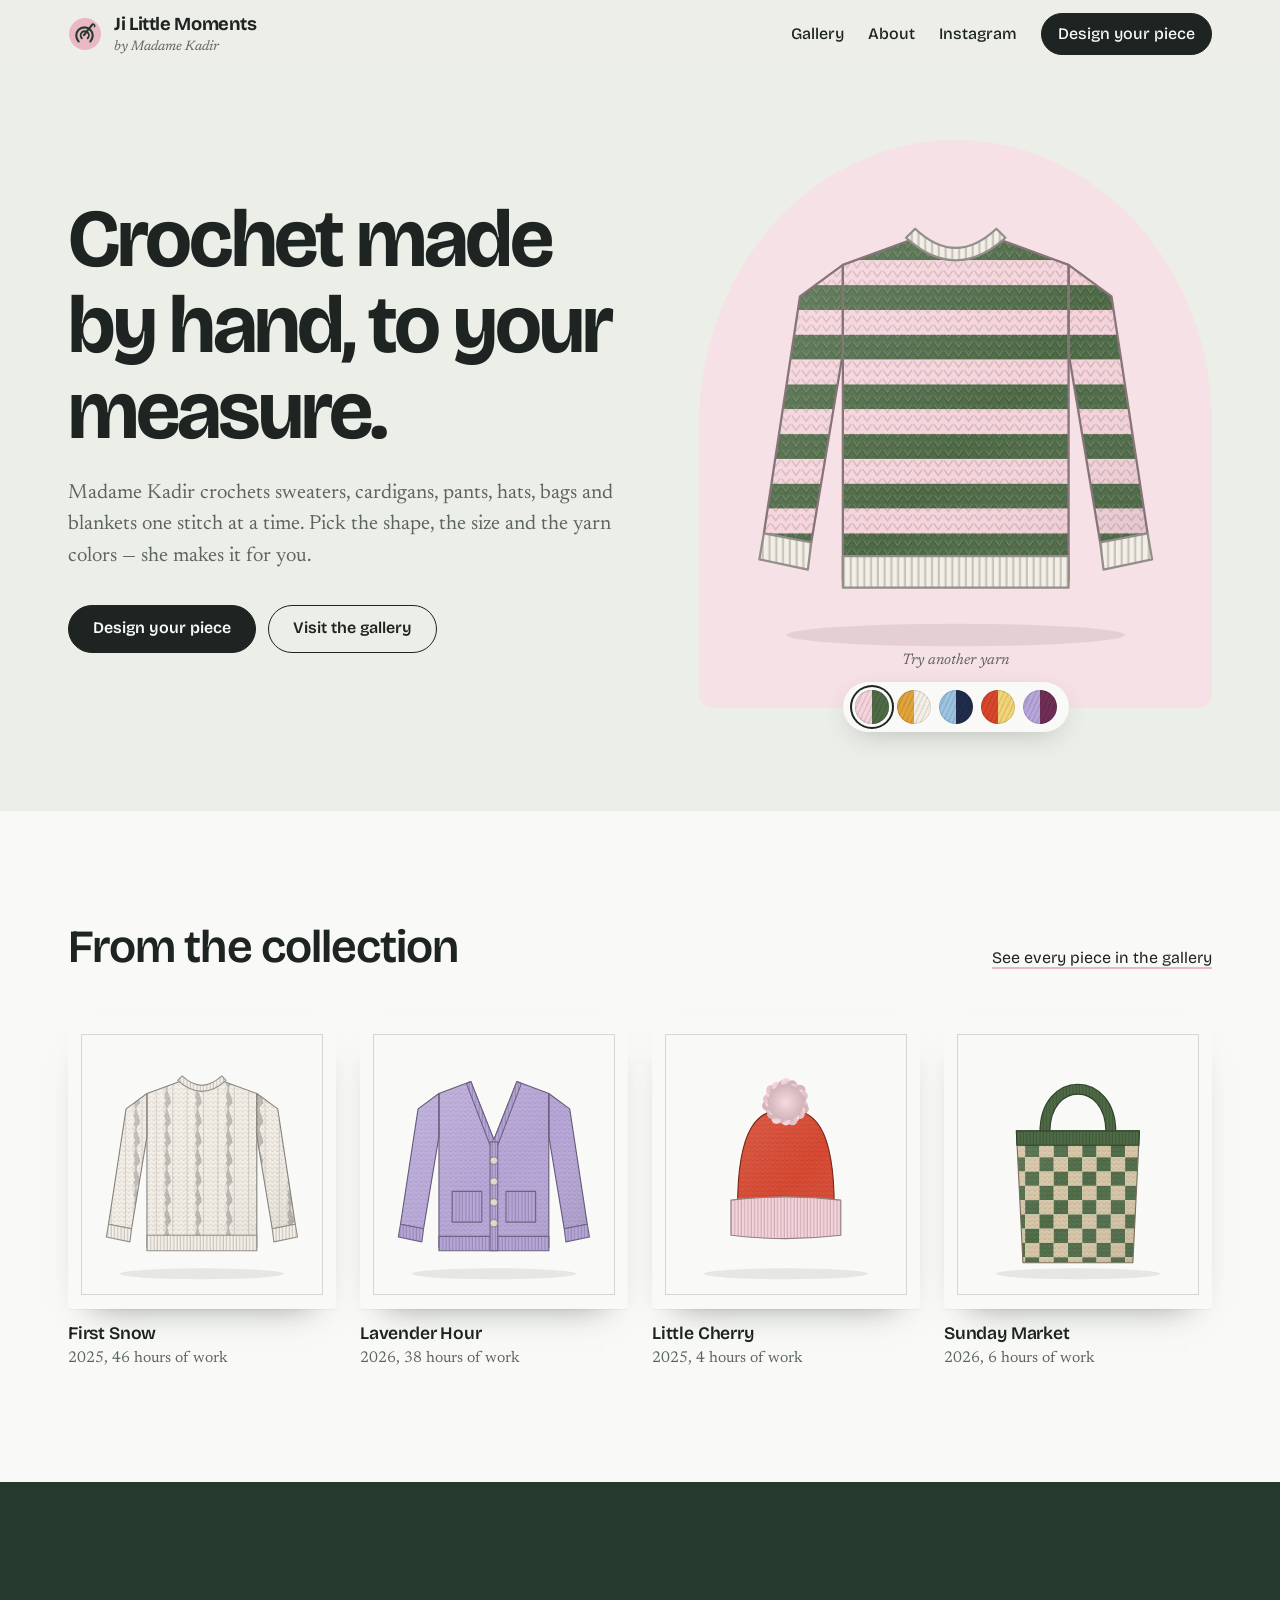
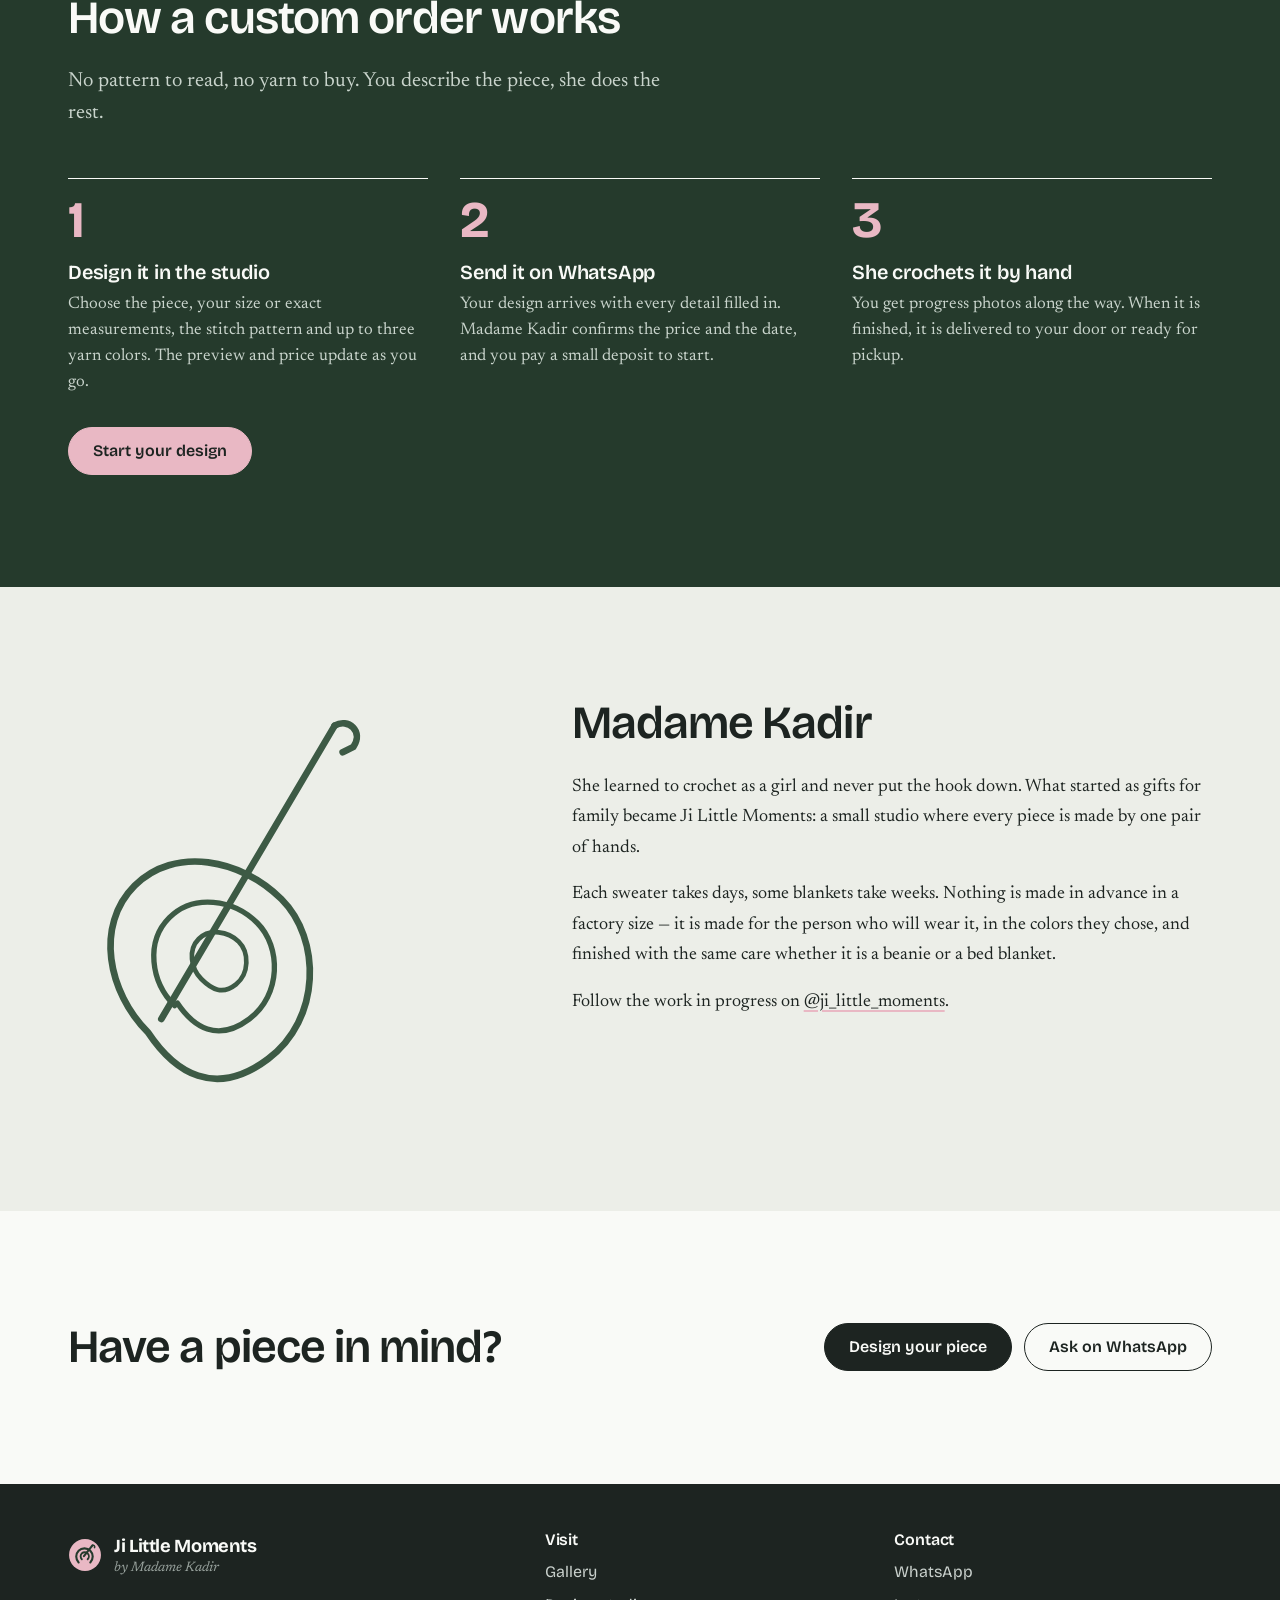
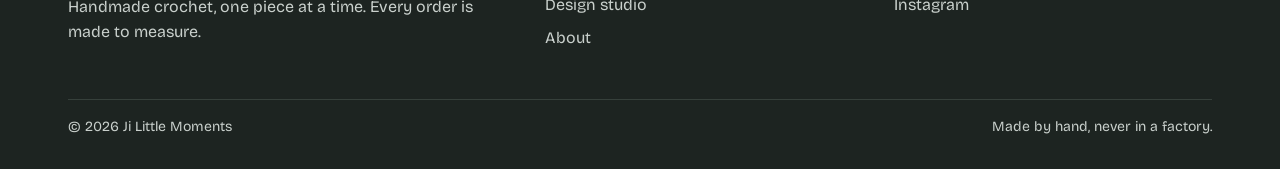
==== index.html @ 8ca68e98 "Ji Little Moments: gallery, custom crochet studio and WhatsApp ordering Co-Authored-By: Claude Opus " ====
<!doctype html>
<html lang="en">
<head>
  <meta charset="utf-8">
  <meta name="viewport" content="width=device-width, initial-scale=1">
  <title>Ji Little Moments — Handmade crochet by Madame Kadir</title>
  <meta name="description" content="Handmade crochet by Madame Kadir. Visit the gallery, then design your own sweater, cardigan, pants, beanie, bag or blanket in your size and colors.">
  <meta name="theme-color" content="#eceee8">
  <meta property="og:title" content="Ji Little Moments — Handmade crochet">
  <meta property="og:description" content="Design your own crochet piece. Madame Kadir makes it by hand, in your size and colors.">
  <meta property="og:type" content="website">
  <link rel="icon" href="assets/favicon.svg" type="image/svg+xml">
  <link rel="preconnect" href="https://fonts.googleapis.com">
  <link rel="preconnect" href="https://fonts.gstatic.com" crossorigin>
  <link href="https://fonts.googleapis.com/css2?family=Bricolage+Grotesque:opsz,wght@12..96,400;12..96,500;12..96,600;12..96,700&family=Newsreader:ital,opsz,wght@0,6..72,400;0,6..72,500;1,6..72,400&display=swap" rel="stylesheet">
  <link rel="stylesheet" href="css/styles.css">
</head>
<body>
  <a class="skip" href="#main">Skip to content</a>

  <header class="site-head">
    <div class="wrap">
      <a class="brand" href="index.html" aria-label="Ji Little Moments, home">
        <img class="brand-mark" src="assets/favicon.svg" alt="">
        <span>Ji Little Moments<small>by Madame Kadir</small></span>
      </a>
      <button class="nav-toggle" aria-expanded="false" aria-controls="nav" aria-label="Menu"><span></span><span></span><span></span></button>
      <nav class="nav" id="nav" aria-label="Main">
        <a href="gallery.html">Gallery</a>
        <a href="index.html#about">About</a>
        <a href="#" data-instagram>Instagram</a>
        <a class="btn" href="studio.html">Design your piece</a>
      </nav>
    </div>
  </header>

  <main id="main">
    <section class="hero">
      <div class="wrap hero-grid">
        <div>
          <h1>Crochet made by hand, to your measure.</h1>
          <p class="lede">Madame Kadir crochets sweaters, cardigans, pants, hats, bags and blankets one stitch at a time. Pick the shape, the size and the yarn colors — she makes it for you.</p>
          <div class="hero-actions">
            <a class="btn" href="studio.html">Design your piece</a>
            <a class="btn btn--ghost" href="gallery.html">Visit the gallery</a>
          </div>
        </div>

        <div class="hero-stage">
          <div id="hero-art"></div>
          <div class="swatch-rail" role="group" aria-label="Try a yarn color">
            <span class="swatch-rail-label">Try another yarn</span>
          </div>
        </div>
      </div>
    </section>

    <section class="section section--paper">
      <div class="wrap">
        <div class="section-head">
          <h2>From the collection</h2>
          <a class="link" href="gallery.html">See every piece in the gallery</a>
        </div>
        <div class="featured" id="featured"></div>
      </div>
    </section>

    <section class="section section--moss">
      <div class="wrap">
        <div class="section-head">
          <h2>How a custom order works</h2>
          <p class="lede">No pattern to read, no yarn to buy. You describe the piece, she does the rest.</p>
        </div>
        <ol class="steps">
          <li><h3>Design it in the studio</h3><p>Choose the piece, your size or exact measurements, the stitch pattern and up to three yarn colors. The preview and price update as you go.</p></li>
          <li><h3>Send it on WhatsApp</h3><p>Your design arrives with every detail filled in. Madame Kadir confirms the price and the date, and you pay a small deposit to start.</p></li>
          <li><h3>She crochets it by hand</h3><p>You get progress photos along the way. When it is finished, it is delivered to your door or ready for pickup.</p></li>
        </ol>
        <div class="hero-actions"><a class="btn btn--rose" href="studio.html">Start your design</a></div>
      </div>
    </section>

    <section class="section" id="about">
      <div class="wrap about">
        <div class="about-hook">
          <svg class="hook-svg" viewBox="0 0 240 300" fill="none" stroke="currentColor" stroke-width="5" stroke-linecap="round" aria-hidden="true">
            <path d="M200 20 70 240"/>
            <path d="M200 20c10-6 22 4 14 16l-8 4"/>
            <path d="M60 250c-30-30-40-80-10-110s80-20 110 10 30 90-10 120-70 10-90-20"/>
            <path d="M80 230c-18-18-22-48-4-66s48-14 66 4 18 54-6 72-42 6-54-12" stroke-width="4"/>
            <path d="M100 210c-8-8-10-22-2-30s22-6 30 2 8 24-2 32-18 4-26-4" stroke-width="3.5"/>
          </svg>
        </div>
        <div>
          <h2>Madame Kadir</h2>
          <p class="read" style="margin-top: var(--s5)">She learned to crochet as a girl and never put the hook down. What started as gifts for family became Ji Little Moments: a small studio where every piece is made by one pair of hands.</p>
          <p class="read">Each sweater takes days, some blankets take weeks. Nothing is made in advance in a factory size — it is made for the person who will wear it, in the colors they chose, and finished with the same care whether it is a beanie or a bed blanket.</p>
          <p class="read">Follow the work in progress on <a class="link" href="#" data-instagram="handle">@ji_little_moments</a>.</p>
        </div>
      </div>
    </section>

    <section class="section section--paper">
      <div class="wrap cta-band">
        <h2>Have a piece in mind?</h2>
        <div class="hero-actions" style="margin-top:0">
          <a class="btn" href="studio.html">Design your piece</a>
          <a class="btn btn--ghost" href="#" data-whatsapp>Ask on WhatsApp</a>
        </div>
      </div>
    </section>
  </main>

  <footer class="site-foot">
    <div class="wrap">
      <div class="foot-grid">
        <div>
          <a class="brand" href="index.html"><img class="brand-mark" src="assets/favicon.svg" alt=""><span>Ji Little Moments<small>by Madame Kadir</small></span></a>
          <p style="margin-top: var(--s4); max-width: 26em">Handmade crochet, one piece at a time. Every order is made to measure.</p>
        </div>
        <div>
          <h3>Visit</h3>
          <ul><li><a href="gallery.html">Gallery</a></li><li><a href="studio.html">Design studio</a></li><li><a href="index.html#about">About</a></li></ul>
        </div>
        <div>
          <h3>Contact</h3>
          <ul><li><a href="#" data-whatsapp>WhatsApp</a></li><li><a href="#" data-instagram>Instagram</a></li></ul>
        </div>
      </div>
      <div class="foot-base"><span>© <span data-year></span> Ji Little Moments</span><span>Made by hand, never in a factory.</span></div>
    </div>
  </footer>

  <script type="module" src="js/site.js"></script>
  <script type="module" src="js/home.js"></script>
</body>
</html>
---- css/styles.css ----
/* ==========================================================================
   Ji Little Moments — styles
   Palette: museum wall greens + mohair pink. Type: Bricolage Grotesque for
   the voice of the site, Newsreader for placards and long reading.
   ========================================================================== */

:root {
  --wall: #eceee8;
  --paper: #f9faf7;
  --ink: #1d2421;
  --muted: #5b6560;
  --line: #d3d9d1;
  --moss: #3d5a45;
  --moss-deep: #253a2c;
  --rose: #e9b8c4;
  --rose-soft: #f6e1e6;
  --ok: #3d7a52;
  --warn: #a2492f;

  --f-display: "Bricolage Grotesque", system-ui, sans-serif;
  --f-read: "Newsreader", Georgia, serif;

  --s1: .25rem; --s2: .5rem; --s3: .75rem; --s4: 1rem; --s5: 1.5rem; --s6: 2rem; --s7: 3rem; --s8: 4.5rem; --s9: 7rem;
  --r-sm: 6px; --r-md: 14px; --r-pill: 999px;
  --max: 1240px;
  --gutter: clamp(16px, 4vw, 48px);
  --head-h: 68px;
  --ease: cubic-bezier(.2, .7, .2, 1);
}

*, *::before, *::after { box-sizing: border-box; }
html { -webkit-text-size-adjust: 100%; scroll-behavior: smooth; }
body {
  margin: 0;
  background: var(--wall);
  color: var(--ink);
  font: 400 1rem/1.55 var(--f-display);
  font-optical-sizing: auto;
  -webkit-font-smoothing: antialiased;
}
img, svg { display: block; max-width: 100%; }
a { color: inherit; }
button, input, select, textarea { font: inherit; color: inherit; }
:focus-visible { outline: 2.5px solid var(--moss); outline-offset: 3px; border-radius: 4px; }
::selection { background: var(--rose); }

.wrap { width: 100%; max-width: var(--max); margin-inline: auto; padding-inline: var(--gutter); }
.visually-hidden { position: absolute !important; width: 1px; height: 1px; overflow: hidden; clip: rect(0 0 0 0); white-space: nowrap; }
.skip { position: absolute; left: var(--s4); top: -60px; background: var(--ink); color: var(--paper); padding: var(--s2) var(--s4); border-radius: var(--r-sm); z-index: 100; }
.skip:focus { top: var(--s3); }

/* ---------- Type ---------- */
h1, h2, h3 { font-family: var(--f-display); font-weight: 600; line-height: 1.05; letter-spacing: -.02em; margin: 0; }
h1 { font-size: clamp(2.6rem, 6.4vw, 5.6rem); letter-spacing: -.035em; font-weight: 700; }
h2 { font-size: clamp(1.9rem, 3.6vw, 3rem); }
h3 { font-size: 1.25rem; letter-spacing: -.01em; }
p { margin: 0; }
.lede { font-family: var(--f-read); font-size: clamp(1.15rem, 1.6vw, 1.35rem); line-height: 1.55; color: var(--muted); max-width: 34em; }
.read { font-family: var(--f-read); font-size: 1.125rem; line-height: 1.7; max-width: 36em; }
.read + .read { margin-top: var(--s4); }
.small { font-size: .875rem; color: var(--muted); }

/* ---------- Buttons ---------- */
.btn {
  --bg: var(--ink); --fg: var(--paper);
  display: inline-flex; align-items: center; justify-content: center; gap: var(--s2);
  min-height: 48px; padding: 0 var(--s5);
  border: 1.5px solid var(--bg); border-radius: var(--r-pill);
  background: var(--bg); color: var(--fg);
  font-weight: 600; text-decoration: none; cursor: pointer;
  transition: background .2s, color .2s, transform .15s var(--ease);
}
.btn:hover { --bg: var(--moss-deep); }
.btn:active { transform: translateY(1px); }
.btn--ghost { --bg: transparent; --fg: var(--ink); border-color: var(--ink); }
.btn--ghost:hover { --bg: var(--ink); --fg: var(--paper); }
.btn--rose { --bg: var(--rose); --fg: var(--ink); }
.btn--rose:hover { --bg: #e2a4b3; }
.btn--sm { min-height: 38px; padding: 0 var(--s4); font-size: .9rem; }
.btn[disabled] { opacity: .45; cursor: not-allowed; }
.btn svg { width: 18px; height: 18px; }
.link { text-decoration: underline; text-decoration-thickness: 1.5px; text-underline-offset: 4px; text-decoration-color: var(--rose); }
.link:hover { text-decoration-color: var(--ink); }

/* ---------- Header ---------- */
.site-head {
  position: sticky; top: 0; z-index: 40;
  background: color-mix(in srgb, var(--wall) 88%, transparent);
  backdrop-filter: saturate(1.4) blur(10px);
  transition: box-shadow .2s;
}
.site-head.is-scrolled { box-shadow: 0 1px 0 var(--line); }
.site-head .wrap { height: var(--head-h); display: flex; align-items: center; justify-content: space-between; gap: var(--s5); }
.brand { display: flex; align-items: center; gap: var(--s3); text-decoration: none; font-weight: 700; letter-spacing: -.02em; font-size: 1.15rem; }
.brand-mark { width: 34px; height: 34px; }
.brand small { display: block; font-family: var(--f-read); font-weight: 400; font-style: italic; font-size: .85rem; color: var(--muted); letter-spacing: 0; margin-top: -2px; }
.nav { display: flex; align-items: center; gap: var(--s5); }
.nav a { text-decoration: none; font-weight: 500; padding: var(--s2) 0; position: relative; }
.nav a:not(.btn)[aria-current="page"]::after, .nav a:not(.btn):hover::after {
  content: ""; position: absolute; left: 0; right: 0; bottom: 2px; height: 2px; background: var(--rose); border-radius: 2px;
}
.nav .btn { padding: 0 var(--s4); min-height: 42px; }
.nav-toggle { display: none; background: none; border: 0; width: 44px; height: 44px; padding: 10px; cursor: pointer; }
.nav-toggle span { display: block; height: 2px; background: var(--ink); margin: 6px 0; border-radius: 2px; transition: transform .25s var(--ease), opacity .2s; }
.nav-toggle[aria-expanded="true"] span:nth-child(1) { transform: translateY(8px) rotate(45deg); }
.nav-toggle[aria-expanded="true"] span:nth-child(2) { opacity: 0; }
.nav-toggle[aria-expanded="true"] span:nth-child(3) { transform: translateY(-8px) rotate(-45deg); }

@media (max-width: 760px) {
  .nav-toggle { display: block; }
  .nav {
    position: fixed; inset: var(--head-h) 0 auto 0; flex-direction: column; align-items: stretch; gap: 0;
    background: var(--paper); padding: var(--s3) var(--gutter) var(--s5); border-bottom: 1px solid var(--line);
    transform: translateY(-8px); opacity: 0; visibility: hidden; transition: .22s var(--ease);
  }
  .nav.is-open { transform: none; opacity: 1; visibility: visible; }
  .nav a { padding: var(--s3) 0; font-size: 1.15rem; border-bottom: 1px solid var(--line); }
  .nav a::after { display: none; }
  .nav .btn { margin-top: var(--s4); border-bottom: 0; }
}

/* ---------- Sections ---------- */
.section { padding-block: clamp(var(--s7), 9vw, var(--s9)); }
.section--paper { background: var(--paper); }
.section--moss { background: var(--moss-deep); color: var(--paper); }
.section--moss .lede, .section--moss .small { color: #c9d4cc; }
.section-head { display: flex; align-items: end; justify-content: space-between; gap: var(--s5); margin-bottom: var(--s7); flex-wrap: wrap; }
.section-head p { max-width: 30em; }

/* ---------- Hero ---------- */
.hero { padding-block: clamp(var(--s6), 6vw, var(--s8)) clamp(var(--s7), 8vw, var(--s9)); overflow: hidden; }
.hero-grid { display: grid; grid-template-columns: 1.05fr .95fr; gap: clamp(var(--s6), 5vw, var(--s8)); align-items: center; }
.hero h1 { max-width: 9.5em; }
.hero .lede { margin-top: var(--s5); }
.hero-actions { display: flex; gap: var(--s3); flex-wrap: wrap; margin-top: var(--s6); }
.hero-stage {
  position: relative; aspect-ratio: 1 / 1.08; border-radius: 50% 50% var(--r-md) var(--r-md);
  background: var(--rose-soft);
  display: grid; place-items: center; padding: 4% 6% 10%;
}
#hero-art { width: 100%; }
.hero-stage svg { width: 100%; height: auto; transition: transform .5s var(--ease); }
.hero-stage .piece-swap { animation: drop .7s var(--ease); }
@keyframes drop { from { transform: translateY(-14px) rotate(-2deg); opacity: .4; } to { transform: none; opacity: 1; } }
.swatch-rail {
  position: absolute; left: 50%; bottom: calc(-1 * var(--s5)); transform: translateX(-50%);
  display: flex; gap: var(--s2); padding: var(--s2) var(--s3); background: var(--paper);
  border-radius: var(--r-pill); box-shadow: 0 8px 30px -12px rgba(29, 36, 33, .35);
}
.swatch-rail-label { position: absolute; bottom: calc(100% + 10px); left: 50%; transform: translateX(-50%); white-space: nowrap; font-family: var(--f-read); font-style: italic; font-size: .95rem; color: var(--muted); }

@media (max-width: 900px) {
  .hero-grid { grid-template-columns: 1fr; }
  .hero-stage { max-width: 440px; margin-inline: auto; width: 100%; margin-top: var(--s4); }
}

/* ---------- Yarn swatches ---------- */
.yarn {
  --c: #ccc;
  width: 34px; height: 34px; border-radius: 50%; border: 0; padding: 0; cursor: pointer;
  background:
    repeating-linear-gradient(115deg, transparent 0 3px, rgba(0,0,0,.09) 3px 4.5px),
    radial-gradient(circle at 32% 30%, rgba(255,255,255,.45), transparent 55%),
    var(--c);
  box-shadow: inset 0 0 0 1px rgba(0,0,0,.12);
  transition: transform .15s var(--ease), box-shadow .15s;
}
.yarn:hover { transform: scale(1.1); }
.yarn[aria-pressed="true"], .yarn[aria-checked="true"] { box-shadow: inset 0 0 0 1px rgba(0,0,0,.12), 0 0 0 3px var(--paper), 0 0 0 5px var(--ink); }

/* ---------- Featured strip on home ---------- */
.featured { display: grid; grid-template-columns: repeat(4, 1fr); gap: var(--s5); }
.featured a { text-decoration: none; }
@media (max-width: 900px) { .featured { grid-template-columns: repeat(2, 1fr); } }

/* ---------- Frames (gallery & featured) ---------- */
.frame {
  background: var(--paper);
  padding: 9%;
  border-radius: 2px;
  box-shadow: 0 1px 0 rgba(0,0,0,.04), 0 18px 34px -24px rgba(29, 36, 33, .55);
  position: relative;
}
.frame::before { content: ""; position: absolute; inset: 5%; border: 1px solid var(--line); pointer-events: none; }
.frame img { width: 100%; height: 100%; object-fit: cover; aspect-ratio: 400 / 440; }
.placard { margin-top: var(--s4); }
.placard h3 { font-size: 1.1rem; }
.placard .meta { font-family: var(--f-read); color: var(--muted); font-size: .98rem; margin-top: 2px; }
.status { display: inline-flex; align-items: center; gap: 6px; font-size: .82rem; font-weight: 600; margin-top: var(--s2); }
.status::before { content: ""; width: 8px; height: 8px; border-radius: 50%; background: var(--muted); }
.status--available::before { background: var(--ok); }
.status--commission::before { background: var(--rose); box-shadow: 0 0 0 1px #c88a99; }

/* ---------- Steps ---------- */
.steps { list-style: none; padding: 0; margin: 0; display: grid; grid-template-columns: repeat(3, 1fr); gap: var(--s6); counter-reset: step; }
.steps li { counter-increment: step; border-top: 1.5px solid currentColor; padding-top: var(--s4); }
.steps li::before { content: counter(step); display: block; font-size: 3.2rem; font-weight: 700; line-height: 1; color: var(--rose); margin-bottom: var(--s4); letter-spacing: -.04em; }
.steps h3 { margin-bottom: var(--s2); }
.steps p { font-family: var(--f-read); font-size: 1.05rem; color: #c9d4cc; }
@media (max-width: 760px) { .steps { grid-template-columns: 1fr; } }

/* ---------- About ---------- */
.about { display: grid; grid-template-columns: .8fr 1.2fr; gap: clamp(var(--s6), 6vw, var(--s9)); align-items: start; }
.about-hook { position: sticky; top: calc(var(--head-h) + var(--s5)); }
.hook-svg { width: 100%; max-width: 320px; color: var(--moss); }
@media (max-width: 860px) { .about { grid-template-columns: 1fr; } .about-hook { position: static; } .hook-svg { max-width: 200px; } }

.cta-band { display: flex; flex-wrap: wrap; align-items: center; justify-content: space-between; gap: var(--s5); }

/* ---------- Footer ---------- */
.site-foot { background: var(--ink); color: #c9d0cc; padding-block: var(--s7) var(--s6); }
.foot-grid { display: grid; grid-template-columns: 1.4fr 1fr 1fr; gap: var(--s6); }
.foot-grid h3 { color: var(--paper); font-size: 1rem; margin-bottom: var(--s3); }
.foot-grid ul { list-style: none; padding: 0; margin: 0; display: grid; gap: var(--s2); }
.foot-grid a { text-decoration: none; }
.foot-grid a:hover { color: var(--paper); text-decoration: underline; }
.foot-base { margin-top: var(--s7); padding-top: var(--s4); border-top: 1px solid #36403b; font-size: .875rem; display: flex; justify-content: space-between; flex-wrap: wrap; gap: var(--s3); }
.site-foot .brand { color: var(--paper); }
.site-foot .brand small { color: #9aa49f; }
@media (max-width: 760px) { .foot-grid { grid-template-columns: 1fr; } }

/* ---------- Gallery page ---------- */
.gallery-intro { padding-block: var(--s7) var(--s5); }
.gallery-intro h1 { font-size: clamp(2.4rem, 5vw, 4.2rem); }
.rooms { display: flex; gap: var(--s2); flex-wrap: wrap; margin-top: var(--s6); }
.chip {
  border: 1.5px solid var(--line); background: transparent; border-radius: var(--r-pill);
  min-height: 40px; padding: 0 var(--s4); font-weight: 500; cursor: pointer; transition: .15s;
}
.chip:hover { border-color: var(--ink); }
.chip[aria-pressed="true"] { background: var(--ink); border-color: var(--ink); color: var(--paper); }
.chip .count { opacity: .6; margin-left: 4px; font-weight: 400; }

.wall {
  display: grid; grid-template-columns: repeat(auto-fill, minmax(min(100%, 260px), 1fr));
  grid-auto-flow: dense; gap: var(--s8) var(--s6);
  padding-block: var(--s6) var(--s9);
}
.exhibit { margin: 0; }
.exhibit button { all: unset; display: block; width: 100%; cursor: zoom-in; }
.exhibit button:focus-visible .frame { outline: 2.5px solid var(--moss); outline-offset: 6px; }
.exhibit .frame { transition: transform .35s var(--ease), box-shadow .35s var(--ease); }
.exhibit button:hover .frame { transform: translateY(-4px); box-shadow: 0 1px 0 rgba(0,0,0,.04), 0 30px 44px -26px rgba(29, 36, 33, .6); }
.exhibit--wide { grid-column: span 2; }
.exhibit--wide .frame { padding: 6% 22%; }
@media (max-width: 620px) { .exhibit--wide { grid-column: auto; } .exhibit--wide .frame { padding: 9%; } }
.wall-empty { grid-column: 1 / -1; text-align: center; padding: var(--s8) 0; }

/* Lightbox */
dialog.viewer {
  border: 0; padding: 0; width: min(1080px, calc(100% - 2 * var(--gutter))); max-height: calc(100dvh - 40px);
  background: var(--paper); color: var(--ink); border-radius: var(--r-md); overflow: auto;
}
dialog.viewer::backdrop { background: rgba(23, 29, 26, .72); backdrop-filter: blur(3px); }
dialog.viewer[open] { animation: rise .3s var(--ease); }
@keyframes rise { from { transform: translateY(16px); opacity: 0; } }
.viewer-grid { display: grid; grid-template-columns: 1.1fr .9fr; }
.viewer-art { background: var(--wall); padding: clamp(var(--s5), 5vw, var(--s8)); display: grid; place-items: center; }
.viewer-art .frame { width: 100%; max-width: 440px; }
.viewer-text { padding: clamp(var(--s5), 4vw, var(--s7)); display: flex; flex-direction: column; gap: var(--s4); }
.viewer-text h2 { font-size: clamp(1.8rem, 3vw, 2.6rem); }
.viewer-text dl { display: grid; grid-template-columns: auto 1fr; gap: var(--s2) var(--s5); margin: var(--s2) 0; font-size: .95rem; }
.viewer-text dt { color: var(--muted); }
.viewer-text dd { margin: 0; font-weight: 500; }
.viewer-actions { display: flex; gap: var(--s3); flex-wrap: wrap; margin-top: auto; padding-top: var(--s4); }
.viewer-close { position: absolute; top: var(--s3); right: var(--s3); width: 44px; height: 44px; border-radius: 50%; border: 0; background: var(--paper); cursor: pointer; display: grid; place-items: center; box-shadow: 0 2px 10px rgba(0,0,0,.12); }
.viewer-nav { display: flex; gap: var(--s2); }
.icon-btn { width: 44px; height: 44px; border-radius: 50%; border: 1.5px solid var(--line); background: transparent; cursor: pointer; display: grid; place-items: center; }
.icon-btn:hover { border-color: var(--ink); }
.icon-btn svg, .viewer-close svg { width: 20px; height: 20px; }
@media (max-width: 760px) { .viewer-grid { grid-template-columns: 1fr; } }

/* ---------- Studio ---------- */
.studio { display: grid; grid-template-columns: minmax(0, 1fr) minmax(0, 1.05fr); gap: 0; min-height: calc(100dvh - var(--head-h)); }
.studio-stage {
  position: sticky; top: var(--head-h); height: calc(100dvh - var(--head-h));
  background: var(--rose-soft); display: flex; flex-direction: column; padding: var(--s5) var(--gutter);
}
.stage-top { display: flex; justify-content: space-between; align-items: start; gap: var(--s4); }
.stage-title { font-size: clamp(1.6rem, 2.6vw, 2.2rem); }
.stage-sub { font-family: var(--f-read); color: var(--muted); font-size: 1.05rem; margin-top: 4px; }
.stage-art { flex: 1; min-height: 0; display: grid; place-items: center; padding: var(--s4) 0; }
.stage-art svg { height: 100%; width: auto; max-width: 100%; max-height: 62dvh; }
.stage-foot { display: flex; justify-content: space-between; align-items: end; gap: var(--s4); flex-wrap: wrap; }
.price { font-size: clamp(2rem, 3.4vw, 2.8rem); font-weight: 700; letter-spacing: -.03em; line-height: 1; }
.price-note { font-size: .875rem; color: var(--muted); margin-top: 6px; }
.stage-tools { display: flex; gap: var(--s2); }

.studio-panel { background: var(--paper); padding: var(--s5) var(--gutter) var(--s8); }
.steps-nav { display: flex; gap: var(--s1); overflow-x: auto; scrollbar-width: none; position: sticky; top: var(--head-h); background: var(--paper); z-index: 5; padding: var(--s3) 0; margin-bottom: var(--s5); border-bottom: 1px solid var(--line); }
.steps-nav::-webkit-scrollbar { display: none; }
.steps-nav a { flex: none; text-decoration: none; font-size: .92rem; font-weight: 500; padding: var(--s2) var(--s3); border-radius: var(--r-pill); color: var(--muted); display: inline-flex; gap: 6px; align-items: center; }
.steps-nav a b { display: inline-grid; place-items: center; width: 22px; height: 22px; border-radius: 50%; background: var(--wall); font-size: .78rem; color: var(--ink); }
.steps-nav a.is-active { background: var(--ink); color: var(--paper); }
.steps-nav a.is-active b { background: var(--rose); }

.block { padding-block: var(--s5) var(--s7); scroll-margin-top: calc(var(--head-h) + 70px); }
.block + .block { border-top: 1px solid var(--line); }
.block-head { display: flex; align-items: baseline; gap: var(--s3); margin-bottom: var(--s2); }
.block-head .n { font-weight: 700; color: var(--moss); font-size: 1rem; }
.block-head h2 { font-size: clamp(1.5rem, 2.2vw, 1.9rem); }
.block > .small { margin-bottom: var(--s5); max-width: 40em; }

.tiles { display: grid; grid-template-columns: repeat(auto-fill, minmax(132px, 1fr)); gap: var(--s3); }
.tile {
  position: relative; display: flex; flex-direction: column; gap: var(--s2);
  border: 1.5px solid var(--line); border-radius: var(--r-md); padding: var(--s3); cursor: pointer;
  background: var(--paper); text-align: left; transition: border-color .15s, background .15s;
}
.tile:hover { border-color: #9aa59e; }
.tile input { position: absolute; opacity: 0; pointer-events: none; }
.tile:has(input:checked) { border-color: var(--ink); background: #fff; box-shadow: inset 0 0 0 1px var(--ink); }
.tile:has(input:focus-visible) { outline: 2.5px solid var(--moss); outline-offset: 2px; }
.tile .thumb { aspect-ratio: 1; background: var(--wall); border-radius: 10px; padding: 8%; }
.tile .thumb svg { width: 100%; height: 100%; }
.tile strong { font-weight: 600; font-size: .98rem; }
.tile span { font-size: .82rem; color: var(--muted); line-height: 1.35; }
.tiles--text { grid-template-columns: repeat(auto-fill, minmax(170px, 1fr)); }
.tile .tag { position: absolute; top: var(--s3); right: var(--s3); font-size: .75rem; font-weight: 600; color: var(--moss); }

.seg { display: inline-flex; flex-wrap: wrap; gap: var(--s1); padding: 4px; background: var(--wall); border-radius: var(--r-pill); }
.seg label { position: relative; cursor: pointer; }
.seg input { position: absolute; opacity: 0; }
.seg span { display: inline-flex; align-items: center; min-height: 38px; padding: 0 var(--s4); border-radius: var(--r-pill); font-weight: 500; font-size: .93rem; transition: .15s; }
.seg input:checked + span { background: var(--paper); box-shadow: 0 1px 4px rgba(0,0,0,.12); }
.seg input:focus-visible + span { outline: 2.5px solid var(--moss); }

.field-row { display: flex; flex-wrap: wrap; gap: var(--s5) var(--s6); align-items: start; margin-top: var(--s5); }
.field-row > div { display: grid; gap: var(--s2); }
.label { font-weight: 600; font-size: .95rem; }

.measures { display: grid; grid-template-columns: repeat(auto-fill, minmax(150px, 1fr)); gap: var(--s4); margin-top: var(--s5); }
.input {
  display: grid; gap: 6px;
}
.input span { font-size: .88rem; font-weight: 500; }
.input input, .input textarea, .input select {
  width: 100%; min-height: 46px; padding: 0 var(--s3); border: 1.5px solid var(--line); border-radius: 10px; background: #fff; transition: border-color .15s;
}
.input textarea { padding: var(--s3); min-height: 96px; resize: vertical; }
.input input:focus, .input textarea:focus, .input select:focus { outline: none; border-color: var(--moss); box-shadow: 0 0 0 3px rgba(61, 90, 69, .18); }
.unit { position: relative; }
.unit input { padding-right: 42px; }
.unit::after { content: "cm"; position: absolute; right: 12px; top: 50%; transform: translateY(-50%); color: var(--muted); font-size: .88rem; pointer-events: none; }
.input input[readonly] { background: var(--wall); color: var(--muted); }
.input .err { color: var(--warn); font-size: .82rem; min-height: 1em; }
.input.has-error input { border-color: var(--warn); }

.switch { display: inline-flex; align-items: center; gap: var(--s3); cursor: pointer; font-weight: 500; }
.switch input { appearance: none; width: 44px; height: 26px; border-radius: var(--r-pill); background: #c5ccc6; position: relative; cursor: pointer; transition: background .2s; margin: 0; }
.switch input::after { content: ""; position: absolute; top: 3px; left: 3px; width: 20px; height: 20px; border-radius: 50%; background: #fff; box-shadow: 0 1px 3px rgba(0,0,0,.2); transition: transform .2s var(--ease); }
.switch input:checked { background: var(--moss); }
.switch input:checked::after { transform: translateX(18px); }

.color-roles { display: grid; gap: var(--s5); }
.color-role { display: grid; gap: var(--s3); }
.color-role-head { display: flex; align-items: center; justify-content: space-between; gap: var(--s3); }
.color-role-head .now { font-family: var(--f-read); font-style: italic; color: var(--muted); }
.palette { display: flex; flex-wrap: wrap; gap: var(--s2); }
.custom-color { position: relative; width: 34px; height: 34px; border-radius: 50%; border: 1.5px dashed #9aa59e; display: grid; place-items: center; cursor: pointer; overflow: hidden; }
.custom-color input { position: absolute; inset: -10px; opacity: 0; cursor: pointer; }
.custom-color svg { width: 16px; height: 16px; pointer-events: none; }
.combos { display: flex; gap: var(--s2); flex-wrap: wrap; margin-top: var(--s2); }
.combo { display: flex; border-radius: var(--r-pill); overflow: hidden; border: 1.5px solid var(--line); cursor: pointer; background: none; padding: 0; height: 30px; }
.combo i { width: 22px; display: block; }
.combo:hover { border-color: var(--ink); }

.summary { border: 1.5px solid var(--line); border-radius: var(--r-md); overflow: hidden; }
.summary dl { margin: 0; display: grid; grid-template-columns: auto 1fr; }
.summary dt, .summary dd { padding: var(--s3) var(--s4); border-bottom: 1px solid var(--line); margin: 0; }
.summary dt { color: var(--muted); font-size: .92rem; }
.summary dd { text-align: right; font-weight: 500; }
.summary .dot { display: inline-block; width: 12px; height: 12px; border-radius: 50%; vertical-align: -1px; margin-right: 6px; box-shadow: inset 0 0 0 1px rgba(0,0,0,.15); }
.summary .total { background: var(--wall); }
.summary .total dt { color: var(--ink); font-weight: 600; }
.summary .total dd { font-size: 1.3rem; font-weight: 700; }
.breakdown { list-style: none; margin: 0; padding: var(--s3) var(--s4); display: grid; gap: 4px; font-size: .9rem; color: var(--muted); border-bottom: 1px solid var(--line); }
.breakdown li { display: flex; justify-content: space-between; gap: var(--s4); }

.order-form { display: grid; gap: var(--s4); margin-top: var(--s6); }
.order-form .two { display: grid; grid-template-columns: 1fr 1fr; gap: var(--s4); }
@media (max-width: 560px) { .order-form .two { grid-template-columns: 1fr; } }
.order-actions { display: flex; flex-wrap: wrap; gap: var(--s3); align-items: center; }
.order-fineprint { font-family: var(--f-read); color: var(--muted); font-size: 1rem; max-width: 36em; }

.confirm { border-radius: var(--r-md); background: var(--moss-deep); color: var(--paper); padding: var(--s6); display: grid; gap: var(--s3); margin-top: var(--s6); }
.confirm h3 { font-size: 1.5rem; }
.confirm p { font-family: var(--f-read); color: #c9d4cc; font-size: 1.05rem; }
.confirm .ref { font-weight: 700; color: var(--rose); }
.confirm .btn--ghost { --fg: var(--paper); border-color: var(--paper); }
.confirm .btn--ghost:hover { --bg: var(--paper); --fg: var(--ink); }

.saved { display: grid; grid-template-columns: repeat(auto-fill, minmax(110px, 1fr)); gap: var(--s3); margin-top: var(--s4); }
.saved-item { position: relative; border: 1.5px solid var(--line); border-radius: 12px; padding: var(--s2); background: #fff; cursor: pointer; text-align: center; font-size: .8rem; }
.saved-item:hover { border-color: var(--ink); }
.saved-item svg { width: 100%; aspect-ratio: 400/440; height: auto; }
.saved-item .x { position: absolute; top: 4px; right: 4px; width: 26px; height: 26px; border-radius: 50%; border: 0; background: var(--wall); cursor: pointer; font-size: 1rem; line-height: 1; }

.mobile-bar { display: none; }

@media (max-width: 980px) {
  .studio { grid-template-columns: minmax(0, 1fr); }
  .stage-foot .btn { display: none; }
  .stage-top { align-items: center; }
  .studio-stage { position: relative; top: 0; height: auto; padding-bottom: var(--s5); }
  .stage-art svg { max-height: 46dvh; height: auto; width: 100%; max-width: 360px; }
  .steps-nav { top: var(--head-h); }
  .mobile-bar {
    display: flex; position: fixed; left: 0; right: 0; bottom: 0; z-index: 30;
    align-items: center; gap: var(--s3); padding: var(--s3) var(--gutter) calc(var(--s3) + env(safe-area-inset-bottom));
    background: var(--paper); border-top: 1px solid var(--line); box-shadow: 0 -8px 24px -16px rgba(0,0,0,.25);
  }
  .mobile-bar .mini { width: 46px; height: 50px; flex: none; }
  .mobile-bar .mini svg { width: 100%; height: 100%; }
  .mobile-bar .price { font-size: 1.35rem; }
  .mobile-bar .btn { margin-left: auto; }
  .studio-panel { padding-bottom: 120px; }
}

/* ---------- Toast ---------- */
.toast {
  position: fixed; left: 50%; bottom: 24px; transform: translate(-50%, 20px); opacity: 0; pointer-events: none;
  background: var(--ink); color: var(--paper); padding: var(--s3) var(--s5); border-radius: var(--r-pill); font-weight: 500; z-index: 90;
  transition: .25s var(--ease);
}
.toast.is-on { opacity: 1; transform: translate(-50%, 0); }
@media (max-width: 980px) { .toast { bottom: 96px; } }

/* ---------- 404 ---------- */
.lost { min-height: 70dvh; display: grid; place-items: center; text-align: center; }
.lost .hero-actions { justify-content: center; }

@media (prefers-reduced-motion: reduce) {
  *, *::before, *::after { animation: none !important; transition: none !important; scroll-behavior: auto !important; }
}
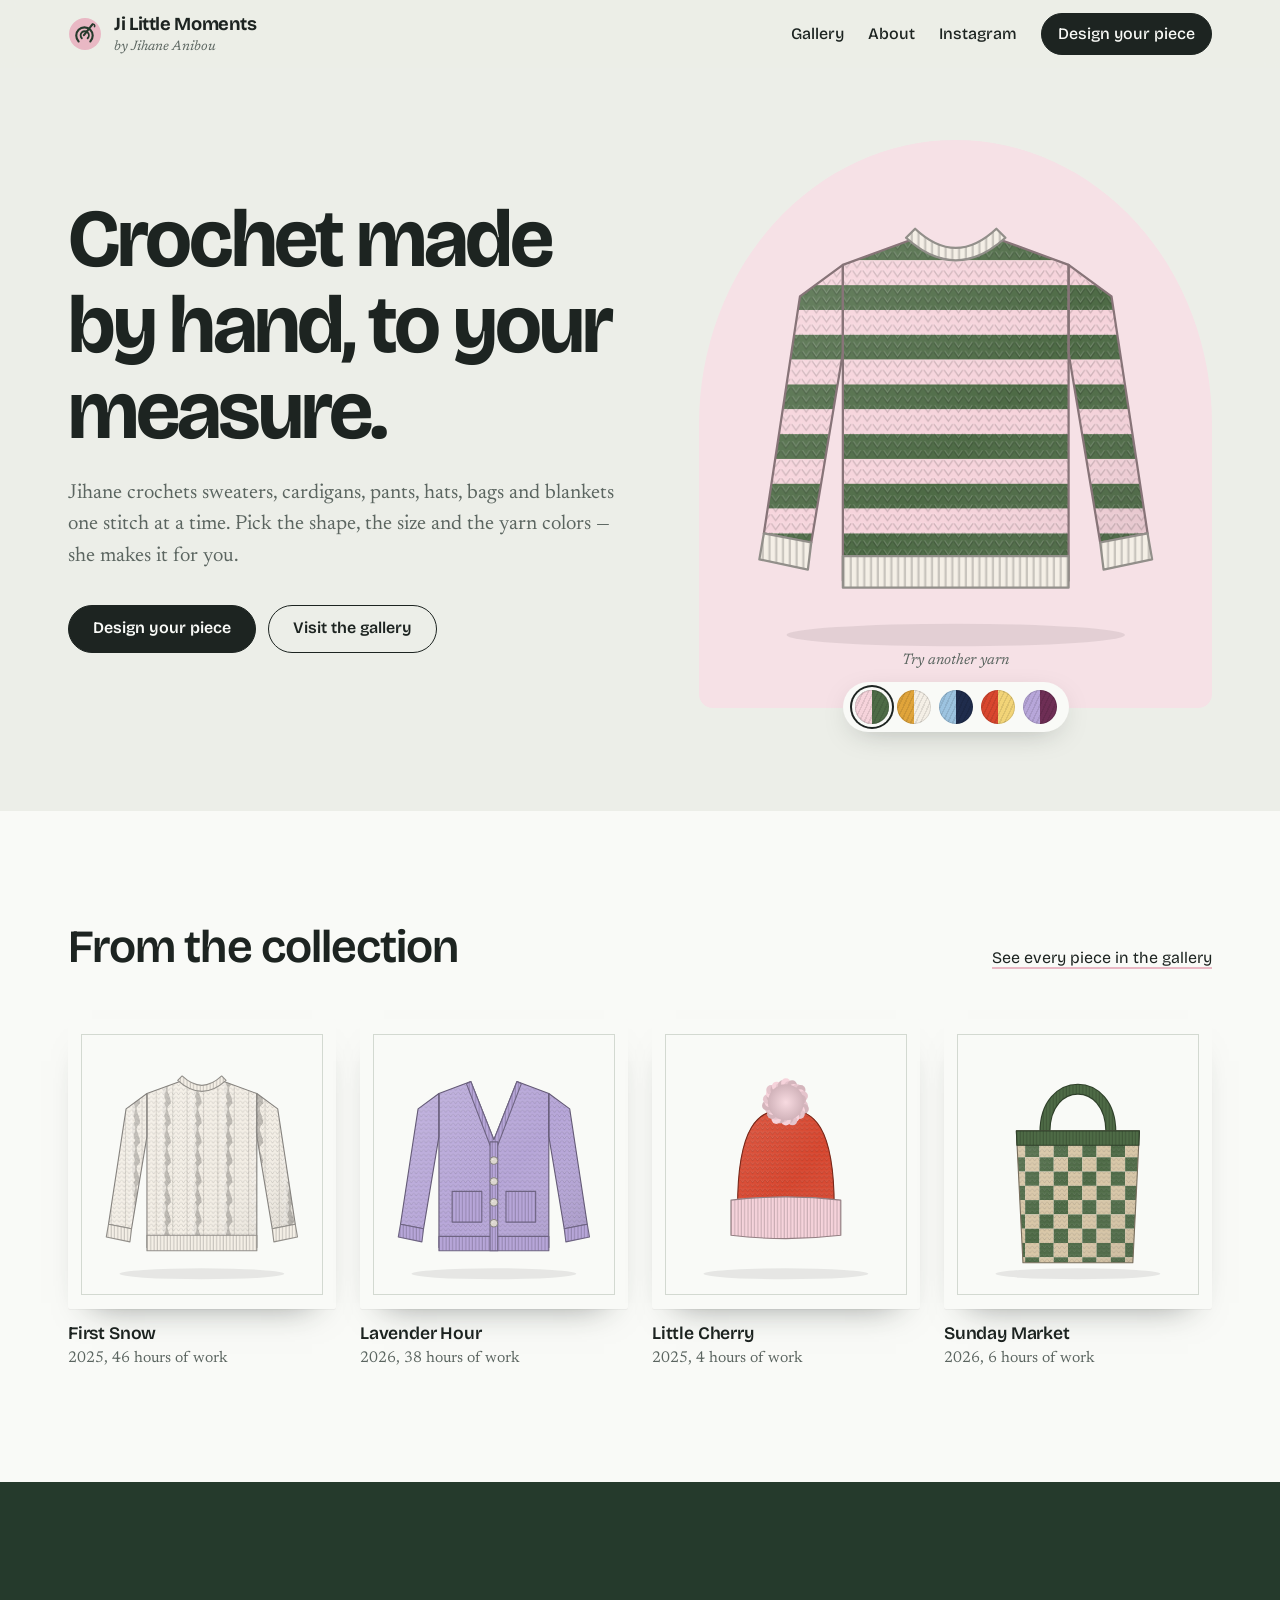
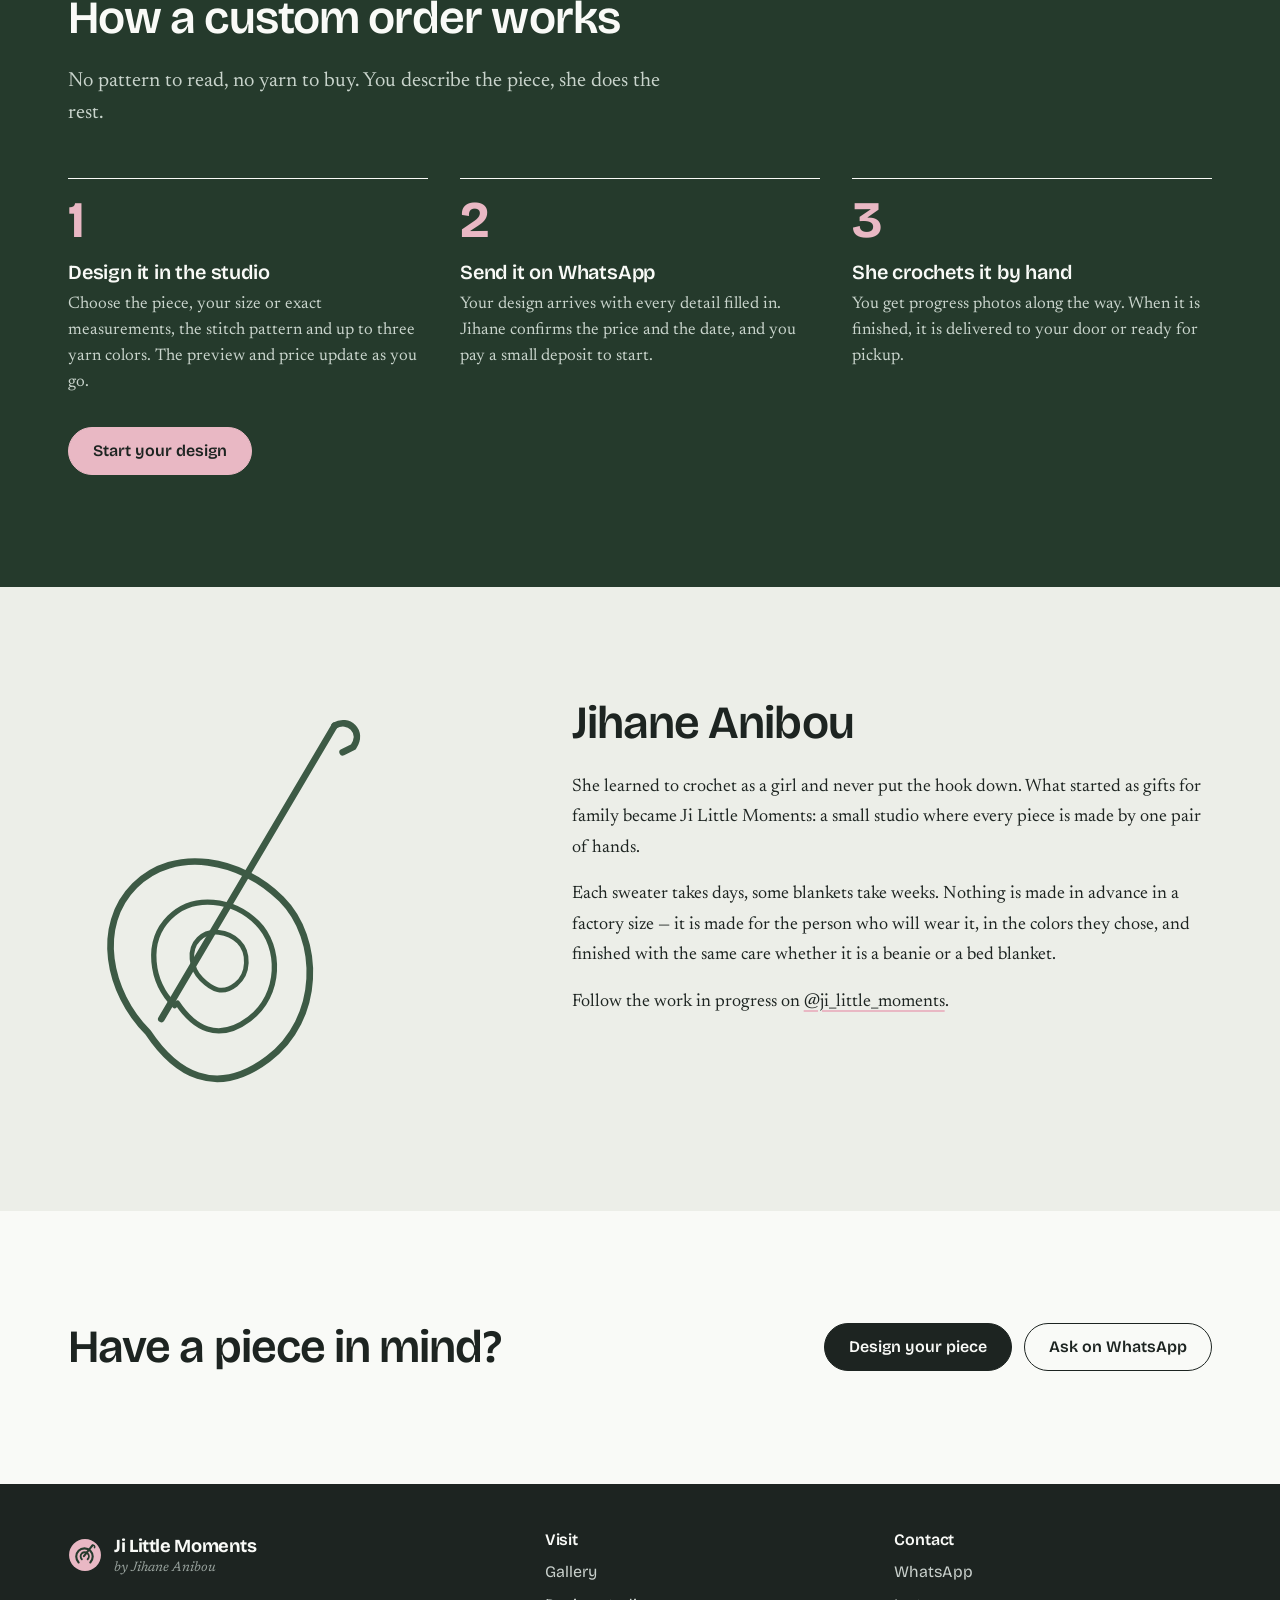
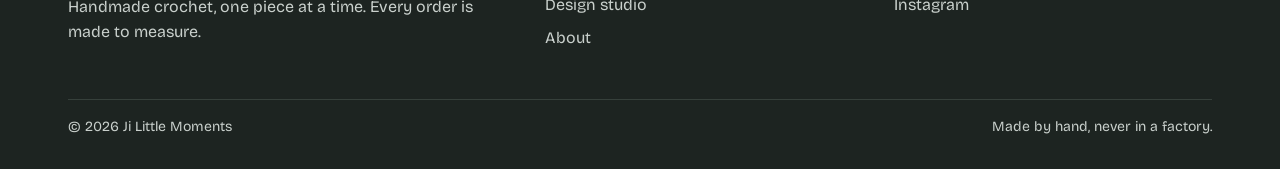
==== commit cd39802e: "Use the maker's real name, Jihane Anibou Co-Authored-By: Claude Opus 5.5 <noreply@anthropic.com> Cla" ====
--- a/index.html
+++ b/index.html
@@ -3,11 +3,11 @@
 <head>
   <meta charset="utf-8">
   <meta name="viewport" content="width=device-width, initial-scale=1">
-  <title>Ji Little Moments — Handmade crochet by Madame Kadir</title>
-  <meta name="description" content="Handmade crochet by Madame Kadir. Visit the gallery, then design your own sweater, cardigan, pants, beanie, bag or blanket in your size and colors.">
+  <title>Ji Little Moments — Handmade crochet by Jihane Anibou</title>
+  <meta name="description" content="Handmade crochet by Jihane Anibou. Visit the gallery, then design your own sweater, cardigan, pants, beanie, bag or blanket in your size and colors.">
   <meta name="theme-color" content="#eceee8">
   <meta property="og:title" content="Ji Little Moments — Handmade crochet">
-  <meta property="og:description" content="Design your own crochet piece. Madame Kadir makes it by hand, in your size and colors.">
+  <meta property="og:description" content="Design your own crochet piece. Jihane makes it by hand, in your size and colors.">
   <meta property="og:type" content="website">
   <link rel="icon" href="assets/favicon.svg" type="image/svg+xml">
   <link rel="preconnect" href="https://fonts.googleapis.com">
@@ -22,7 +22,7 @@
     <div class="wrap">
       <a class="brand" href="index.html" aria-label="Ji Little Moments, home">
         <img class="brand-mark" src="assets/favicon.svg" alt="">
-        <span>Ji Little Moments<small>by Madame Kadir</small></span>
+        <span>Ji Little Moments<small>by Jihane Anibou</small></span>
       </a>
       <button class="nav-toggle" aria-expanded="false" aria-controls="nav" aria-label="Menu"><span></span><span></span><span></span></button>
       <nav class="nav" id="nav" aria-label="Main">
@@ -39,7 +39,7 @@
       <div class="wrap hero-grid">
         <div>
           <h1>Crochet made by hand, to your measure.</h1>
-          <p class="lede">Madame Kadir crochets sweaters, cardigans, pants, hats, bags and blankets one stitch at a time. Pick the shape, the size and the yarn colors — she makes it for you.</p>
+          <p class="lede">Jihane crochets sweaters, cardigans, pants, hats, bags and blankets one stitch at a time. Pick the shape, the size and the yarn colors — she makes it for you.</p>
           <div class="hero-actions">
             <a class="btn" href="studio.html">Design your piece</a>
             <a class="btn btn--ghost" href="gallery.html">Visit the gallery</a>
@@ -73,7 +73,7 @@
         </div>
         <ol class="steps">
           <li><h3>Design it in the studio</h3><p>Choose the piece, your size or exact measurements, the stitch pattern and up to three yarn colors. The preview and price update as you go.</p></li>
-          <li><h3>Send it on WhatsApp</h3><p>Your design arrives with every detail filled in. Madame Kadir confirms the price and the date, and you pay a small deposit to start.</p></li>
+          <li><h3>Send it on WhatsApp</h3><p>Your design arrives with every detail filled in. Jihane confirms the price and the date, and you pay a small deposit to start.</p></li>
           <li><h3>She crochets it by hand</h3><p>You get progress photos along the way. When it is finished, it is delivered to your door or ready for pickup.</p></li>
         </ol>
         <div class="hero-actions"><a class="btn btn--rose" href="studio.html">Start your design</a></div>
@@ -92,7 +92,7 @@
           </svg>
         </div>
         <div>
-          <h2>Madame Kadir</h2>
+          <h2>Jihane Anibou</h2>
           <p class="read" style="margin-top: var(--s5)">She learned to crochet as a girl and never put the hook down. What started as gifts for family became Ji Little Moments: a small studio where every piece is made by one pair of hands.</p>
           <p class="read">Each sweater takes days, some blankets take weeks. Nothing is made in advance in a factory size — it is made for the person who will wear it, in the colors they chose, and finished with the same care whether it is a beanie or a bed blanket.</p>
           <p class="read">Follow the work in progress on <a class="link" href="#" data-instagram="handle">@ji_little_moments</a>.</p>
@@ -115,7 +115,7 @@
     <div class="wrap">
       <div class="foot-grid">
         <div>
-          <a class="brand" href="index.html"><img class="brand-mark" src="assets/favicon.svg" alt=""><span>Ji Little Moments<small>by Madame Kadir</small></span></a>
+          <a class="brand" href="index.html"><img class="brand-mark" src="assets/favicon.svg" alt=""><span>Ji Little Moments<small>by Jihane Anibou</small></span></a>
           <p style="margin-top: var(--s4); max-width: 26em">Handmade crochet, one piece at a time. Every order is made to measure.</p>
         </div>
         <div>
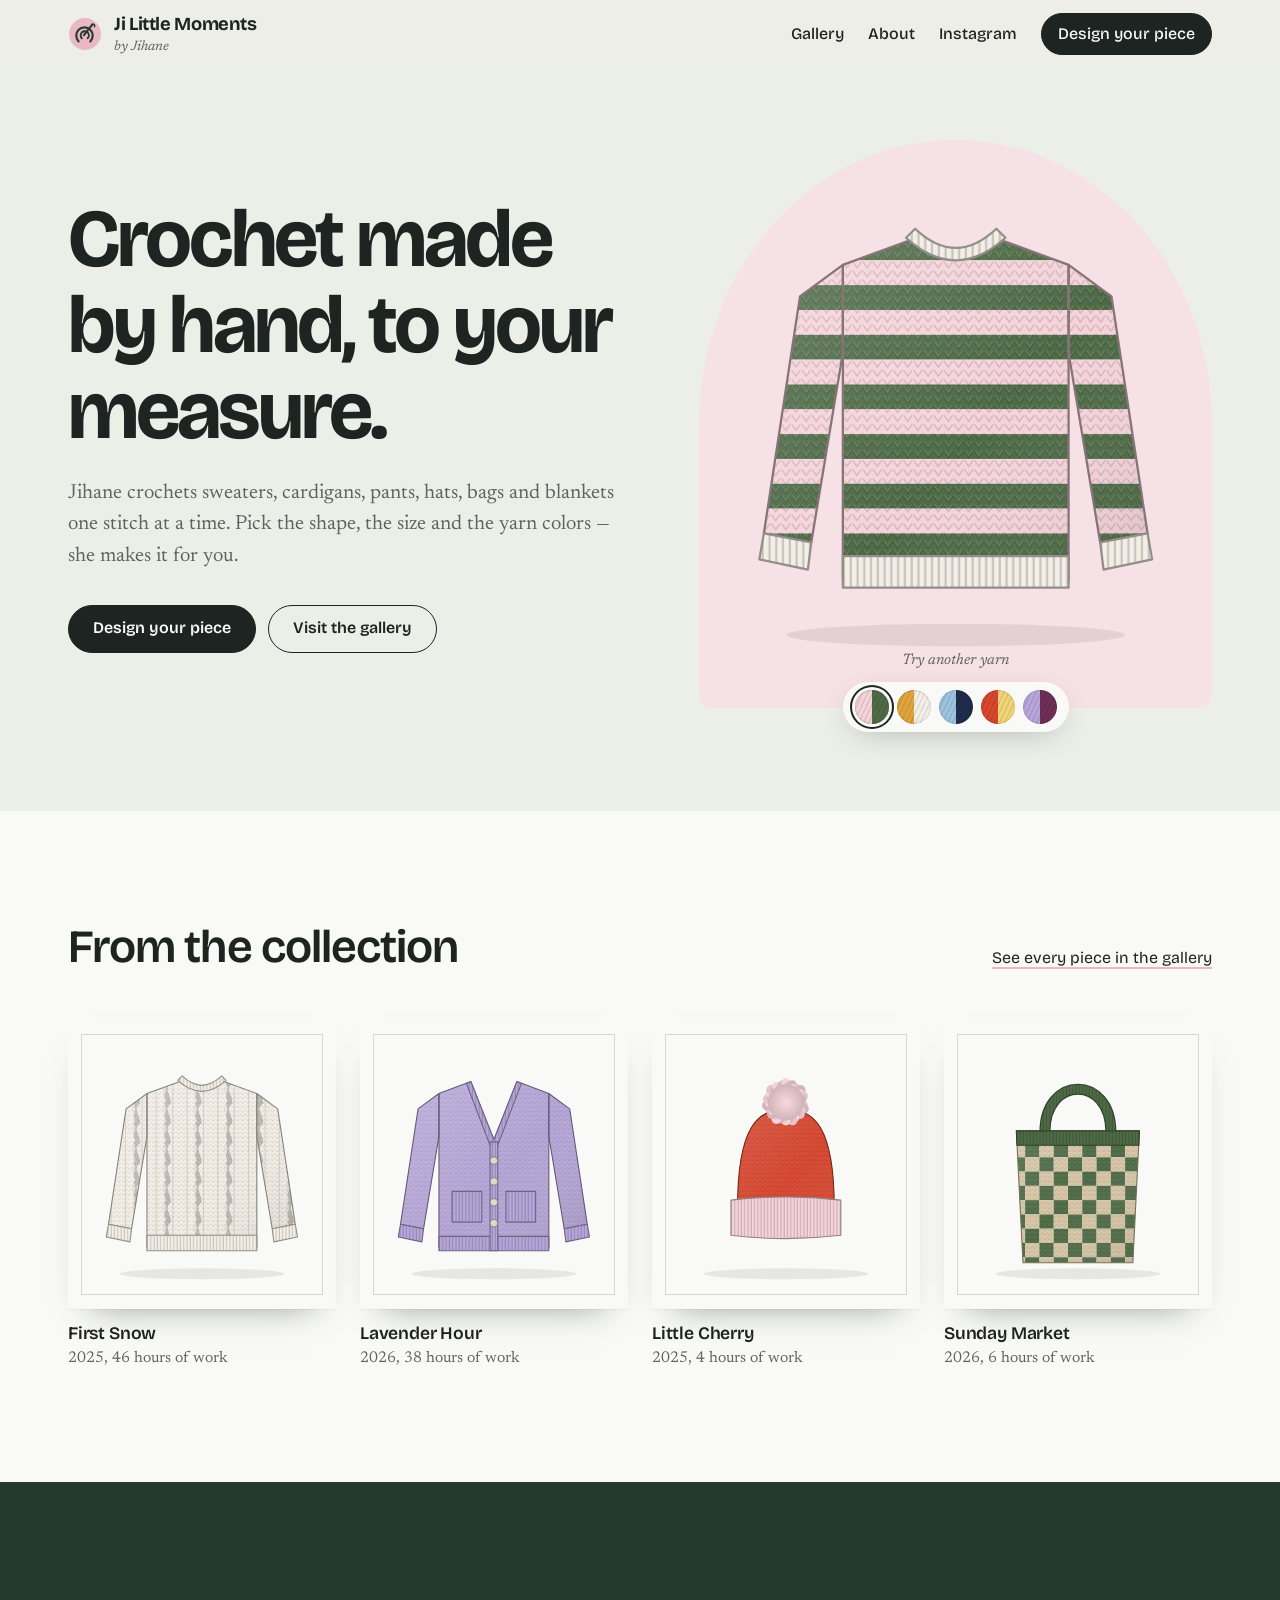
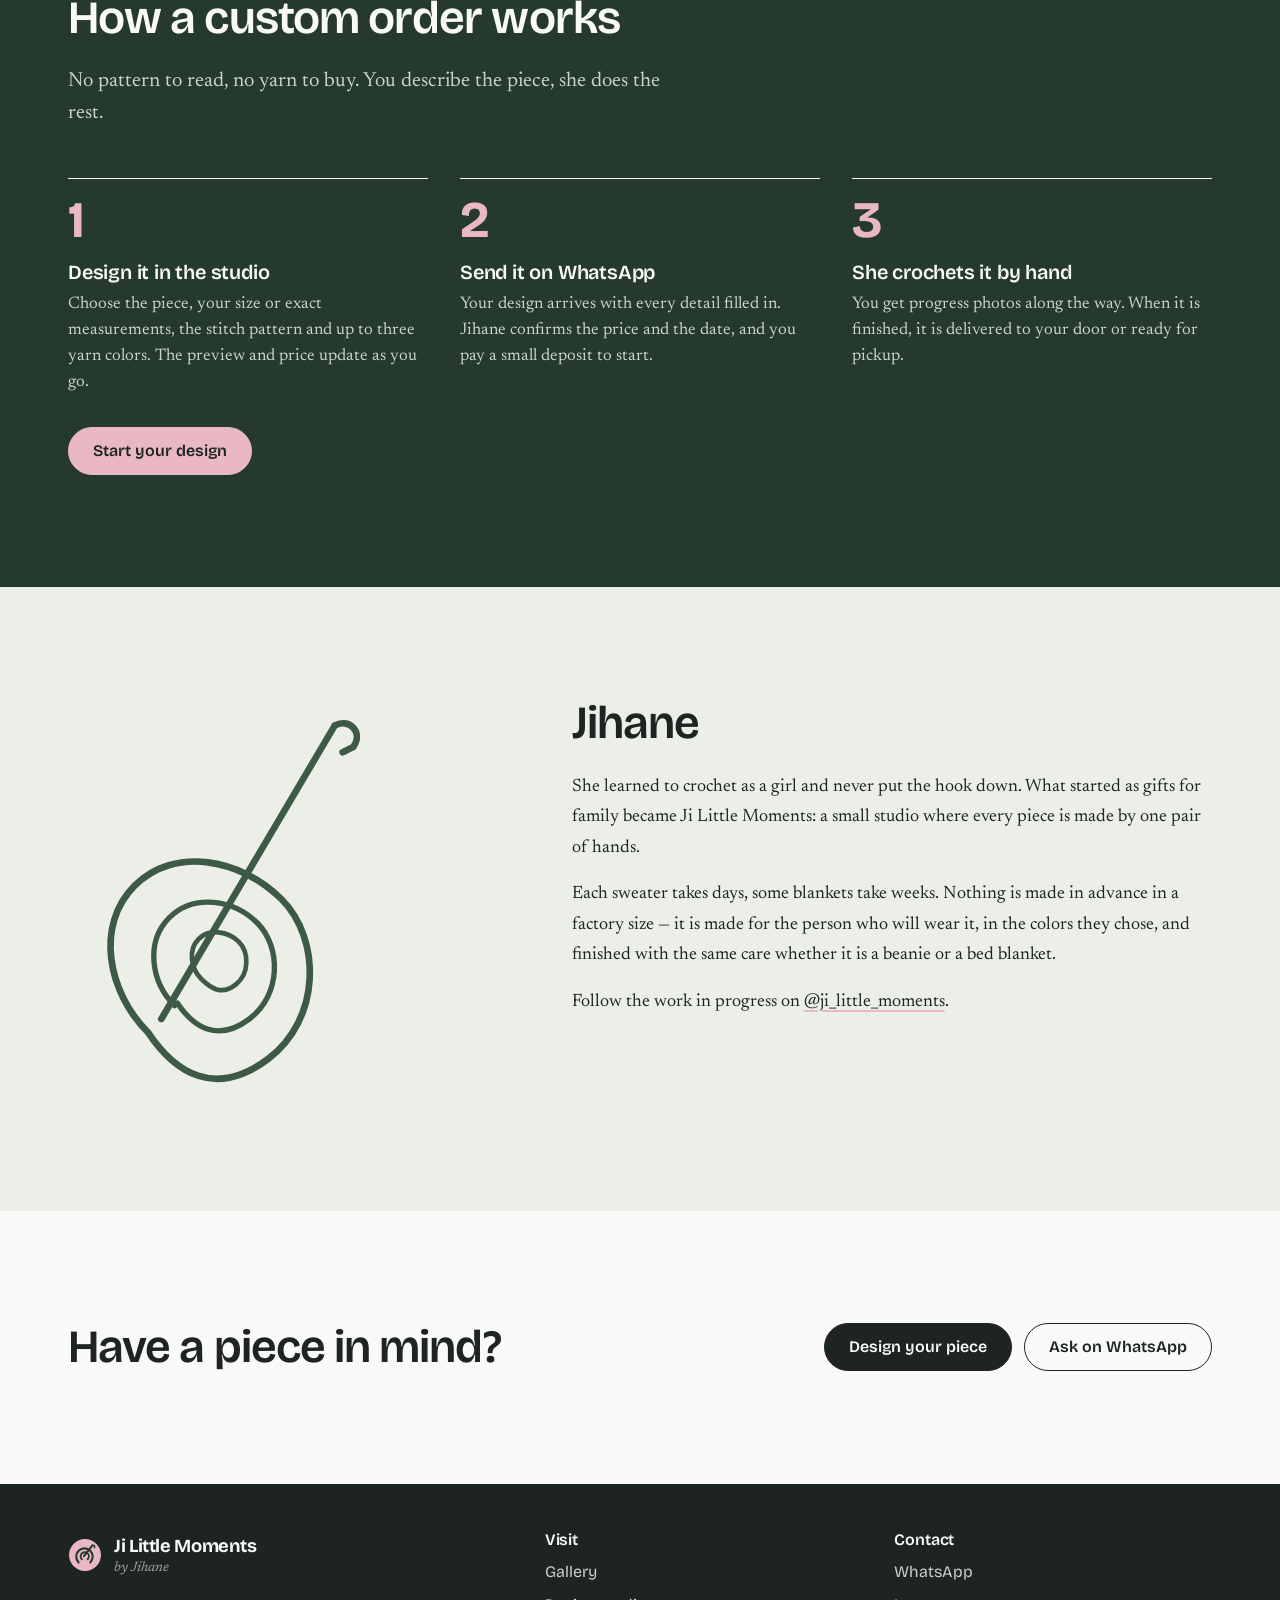
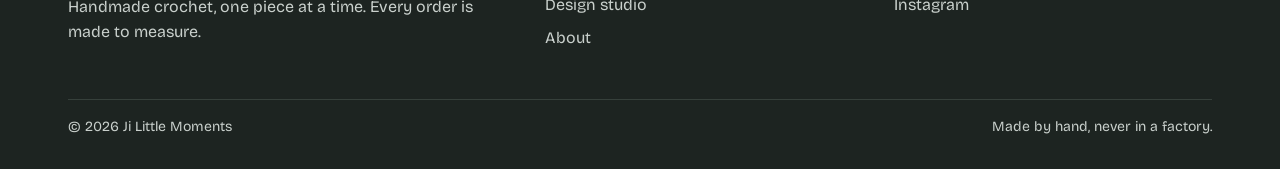
==== commit ac09ea3d: "Show the maker as Jihane only Co-Authored-By: Claude Opus 5.5 <noreply@anthropic.com> Claude-Session" ====
--- a/index.html
+++ b/index.html
@@ -3,8 +3,8 @@
 <head>
   <meta charset="utf-8">
   <meta name="viewport" content="width=device-width, initial-scale=1">
-  <title>Ji Little Moments — Handmade crochet by Jihane Anibou</title>
-  <meta name="description" content="Handmade crochet by Jihane Anibou. Visit the gallery, then design your own sweater, cardigan, pants, beanie, bag or blanket in your size and colors.">
+  <title>Ji Little Moments — Handmade crochet by Jihane</title>
+  <meta name="description" content="Handmade crochet by Jihane. Visit the gallery, then design your own sweater, cardigan, pants, beanie, bag or blanket in your size and colors.">
   <meta name="theme-color" content="#eceee8">
   <meta property="og:title" content="Ji Little Moments — Handmade crochet">
   <meta property="og:description" content="Design your own crochet piece. Jihane makes it by hand, in your size and colors.">
@@ -22,7 +22,7 @@
     <div class="wrap">
       <a class="brand" href="index.html" aria-label="Ji Little Moments, home">
         <img class="brand-mark" src="assets/favicon.svg" alt="">
-        <span>Ji Little Moments<small>by Jihane Anibou</small></span>
+        <span>Ji Little Moments<small>by Jihane</small></span>
       </a>
       <button class="nav-toggle" aria-expanded="false" aria-controls="nav" aria-label="Menu"><span></span><span></span><span></span></button>
       <nav class="nav" id="nav" aria-label="Main">
@@ -92,7 +92,7 @@
           </svg>
         </div>
         <div>
-          <h2>Jihane Anibou</h2>
+          <h2>Jihane</h2>
           <p class="read" style="margin-top: var(--s5)">She learned to crochet as a girl and never put the hook down. What started as gifts for family became Ji Little Moments: a small studio where every piece is made by one pair of hands.</p>
           <p class="read">Each sweater takes days, some blankets take weeks. Nothing is made in advance in a factory size — it is made for the person who will wear it, in the colors they chose, and finished with the same care whether it is a beanie or a bed blanket.</p>
           <p class="read">Follow the work in progress on <a class="link" href="#" data-instagram="handle">@ji_little_moments</a>.</p>
@@ -115,7 +115,7 @@
     <div class="wrap">
       <div class="foot-grid">
         <div>
-          <a class="brand" href="index.html"><img class="brand-mark" src="assets/favicon.svg" alt=""><span>Ji Little Moments<small>by Jihane Anibou</small></span></a>
+          <a class="brand" href="index.html"><img class="brand-mark" src="assets/favicon.svg" alt=""><span>Ji Little Moments<small>by Jihane</small></span></a>
           <p style="margin-top: var(--s4); max-width: 26em">Handmade crochet, one piece at a time. Every order is made to measure.</p>
         </div>
         <div>
